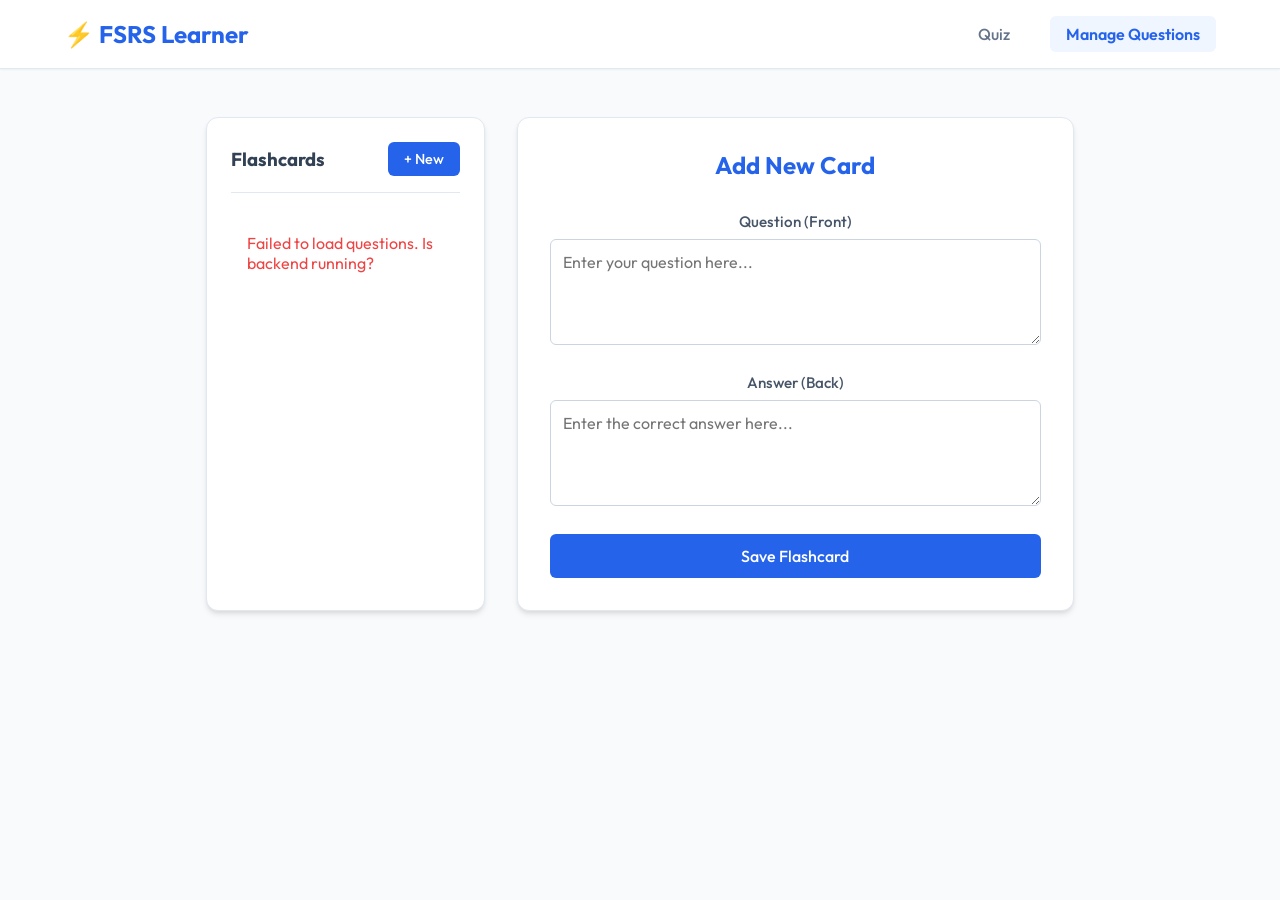
==== frontend/edit.html @ f65d21b8 "front end is added" ====
<!DOCTYPE html>
<html lang="en">
<head>
    <meta charset="UTF-8">
    <meta name="viewport" content="width=device-width, initial-scale=1.0">
    <title>Manage Questions</title>
    <link href="https://fonts.googleapis.com/css2?family=Outfit:wght@300;400;500;600;700&display=swap" rel="stylesheet">
    <link rel="stylesheet" href="styles.css">
</head>
<body>
    <nav class="nav-bar">
        <div class="nav-logo">⚡ FSRS Learner</div>
        <div class="nav-links">
            <a href="index.html" class="nav-link">Quiz</a>
            <a href="edit.html" class="nav-link active">Manage Questions</a>
        </div>
    </nav>

    <main class="container edit-container">
        <div class="edit-layout">
            <div class="card" style="border-radius: 12px; padding: 1.5rem; text-align: left;">
                <div class="action-bar">
                    <h3 style="margin: 0;">Flashcards</h3>
                    <button class="btn btn-primary" style="padding: 0.5rem 1rem; font-size: 0.9rem;" onclick="openNewForm()">+ New</button>
                </div>
                <div id="questions-list" class="questions-list">
                    <div class="loader" style="width:30px; height:30px; border-width:2px; margin-top:2rem;"></div>
                </div>
            </div>
            
            <div class="card edit-panel">
                <h2 id="form-title" style="margin-bottom: 2rem; color: var(--primary);">Add New Card</h2>
                <input type="hidden" id="q-id">
                
                <div class="form-group">
                    <label>Question (Front)</label>
                    <textarea id="q-front" class="form-control" rows="4" placeholder="Enter your question here..."></textarea>
                </div>
                
                <div class="form-group">
                    <label>Answer (Back)</label>
                    <textarea id="q-back" class="form-control" rows="4" placeholder="Enter the correct answer here..."></textarea>
                </div>
                
                <button class="btn btn-primary" style="width: 100%;" onclick="saveQuestion()">Save Flashcard</button>
            </div>
        </div>
    </main>
    
    <div id="toast" class="toast">Saved Successfully!</div>
    <script src="edit.js"></script>
</body>
</html>
---- frontend/styles.css ----
:root {
    --bg-color: #f8fafc;
    --text-color: #334155;
    --text-muted: #64748b;
    --primary: #2563eb;
    --primary-hover: #1d4ed8;
    --danger: #ef4444;
    --warning: #f59e0b;
    --success: #10b981;
    --info: #3b82f6;
    --card-bg: #ffffff;
    --border: #e2e8f0;
}

* {
    margin: 0;
    padding: 0;
    box-sizing: border-box;
    font-family: 'Outfit', sans-serif;
}

body {
    background-color: var(--bg-color);
    color: var(--text-color);
    min-height: 100vh;
}

.nav-bar {
    display: flex;
    justify-content: space-between;
    align-items: center;
    padding: 1rem 5%;
    background-color: var(--card-bg);
    border-bottom: 1px solid var(--border);
    box-shadow: 0 1px 2px rgba(0, 0, 0, 0.05);
}

.nav-logo {
    font-size: 1.5rem;
    font-weight: 700;
    color: var(--primary);
}

.nav-links {
    display: flex;
    gap: 1.5rem;
}

.nav-link {
    color: var(--text-muted);
    text-decoration: none;
    font-weight: 500;
    transition: color 0.2s;
    padding: 0.5rem 1rem;
    border-radius: 6px;
}

.nav-link:hover {
    color: var(--primary);
    background-color: #f1f5f9;
}

.nav-link.active {
    color: var(--primary);
    background-color: #eff6ff;
    font-weight: 600;
}

.container {
    max-width: 800px;
    margin: 3rem auto;
    padding: 0 1rem;
}

.card {
    background-color: var(--card-bg);
    border: 1px solid var(--border);
    border-radius: 12px;
    padding: 2.5rem 2rem;
    box-shadow: 0 4px 6px -1px rgba(0, 0, 0, 0.1), 0 2px 4px -1px rgba(0, 0, 0, 0.06);
    text-align: center;
}

.question-text {
    font-size: 1.5rem;
    font-weight: 600;
    color: #0f172a;
    margin-bottom: 2rem;
    line-height: 1.5;
}

.answer-text {
    font-size: 1.25rem;
    color: var(--text-color);
    margin-bottom: 2.5rem;
    padding: 1.5rem;
    background-color: #f8fafc;
    border-radius: 8px;
    border: 1px solid var(--border);
}

.btn {
    border: none;
    padding: 0.75rem 1.5rem;
    font-size: 1rem;
    font-weight: 500;
    border-radius: 6px;
    cursor: pointer;
    transition: background-color 0.2s, color 0.2s;
}

.btn-primary {
    background-color: var(--primary);
    color: white;
}

.btn-primary:hover {
    background-color: var(--primary-hover);
}

.btn-group {
    display: flex;
    justify-content: center;
    gap: 0.75rem;
    flex-wrap: wrap;
    margin-top: 1.5rem;
}

.btn-rating {
    flex: 1;
    min-width: 100px;
    padding: 0.75rem;
    background-color: var(--card-bg);
    border: 1px solid var(--border);
    border-bottom-width: 3px;
    color: var(--text-color);
}

.btn-rating:hover {
    background-color: #f8fafc;
}

.btn-again { border-bottom-color: var(--danger); }
.btn-hard { border-bottom-color: var(--warning); }
.btn-good { border-bottom-color: var(--success); }
.btn-easy { border-bottom-color: var(--info); }

.status-badge {
    display: inline-block;
    padding: 0.25rem 0.75rem;
    border-radius: 12px;
    font-size: 0.8rem;
    font-weight: 600;
    background-color: #e2e8f0;
    color: #475569;
    margin-bottom: 1.5rem;
    text-transform: uppercase;
}

.loader {
    width: 40px;
    height: 40px;
    border: 4px solid #e2e8f0;
    border-radius: 50%;
    border-top-color: var(--primary);
    animation: spin 1s linear infinite;
    margin: 0 auto 1.5rem;
}

@keyframes spin {
    to { transform: rotate(360deg); }
}

.done-state {
    padding: 4rem 2rem;
}

.done-state h2 {
    font-size: 2rem;
    color: var(--success);
    margin-bottom: 1rem;
}

/* Edit Layout */
.edit-container {
    max-width: 900px;
}

.edit-layout {
    display: grid;
    grid-template-columns: 1fr 2fr;
    gap: 2rem;
}

@media (max-width: 768px) {
    .edit-layout { grid-template-columns: 1fr; }
}

.questions-list {
    max-height: 500px;
    overflow-y: auto;
    padding-right: 0.5rem;
}

.q-item {
    padding: 1rem;
    border-radius: 8px;
    background-color: var(--card-bg);
    border: 1px solid var(--border);
    margin-bottom: 0.75rem;
    cursor: pointer;
    transition: border-color 0.2s;
    text-align: left;
}

.q-item:hover {
    border-color: #cbd5e1;
}

.q-item.active {
    border-color: var(--primary);
    background-color: #eff6ff;
}

.q-item h4 {
    font-size: 1rem;
    color: #0f172a;
    margin-bottom: 0.25rem;
    white-space: nowrap;
    overflow: hidden;
    text-overflow: ellipsis;
}

.q-item p {
    font-size: 0.875rem;
    color: var(--text-muted);
    white-space: nowrap;
    overflow: hidden;
    text-overflow: ellipsis;
}

.edit-panel {
    align-self: start;
    padding: 2rem;
}

.form-group {
    margin-bottom: 1.5rem;
}

.form-group label {
    display: block;
    margin-bottom: 0.5rem;
    color: #475569;
    font-weight: 500;
    font-size: 0.95rem;
}

.form-control {
    width: 100%;
    padding: 0.75rem;
    background-color: var(--card-bg);
    border: 1px solid #cbd5e1;
    border-radius: 6px;
    color: var(--text-color);
    font-size: 1rem;
    transition: border-color 0.2s, box-shadow 0.2s;
    resize: vertical;
}

.form-control:focus {
    outline: none;
    border-color: var(--primary);
    box-shadow: 0 0 0 3px rgba(37, 99, 235, 0.1);
}

.action-bar {
    display: flex;
    justify-content: space-between;
    align-items: center;
    margin-bottom: 1.5rem;
    padding-bottom: 1rem;
    border-bottom: 1px solid var(--border);
}

.toast {
    position: fixed;
    bottom: 2rem;
    right: 2rem;
    background-color: #1e293b;
    color: white;
    padding: 1rem 1.5rem;
    border-radius: 6px;
    box-shadow: 0 4px 6px -1px rgba(0, 0, 0, 0.1);
    transform: translateY(100px);
    opacity: 0;
    transition: all 0.3s;
    z-index: 1000;
}

.toast.show {
    transform: translateY(0);
    opacity: 1;
}

/* MCQ Option Styles */
.options-grid {
    display: grid;
    grid-template-columns: 1fr;
    gap: 1rem;
    margin-top: 1rem;
}

.btn-option {
    background-color: var(--card-bg);
    border: 2px solid var(--border);
    padding: 1rem 1.5rem;
    font-size: 1.1rem;
    border-radius: 8px;
    color: var(--text-color);
    transition: all 0.2s;
    text-align: left;
    cursor: pointer;
    font-weight: 500;
}

.btn-option:hover:not(:disabled) {
    border-color: var(--primary);
    background-color: #f8fafc;
}

.btn-option.correct {
    background-color: #f0fdf4;
    border-color: var(--success);
    color: #166534;
}

.btn-option.incorrect {
    background-color: #fef2f2;
    border-color: var(--danger);
    color: #991b1b;
}

.btn-option:disabled {
    cursor: not-allowed;
    opacity: 0.9;
}
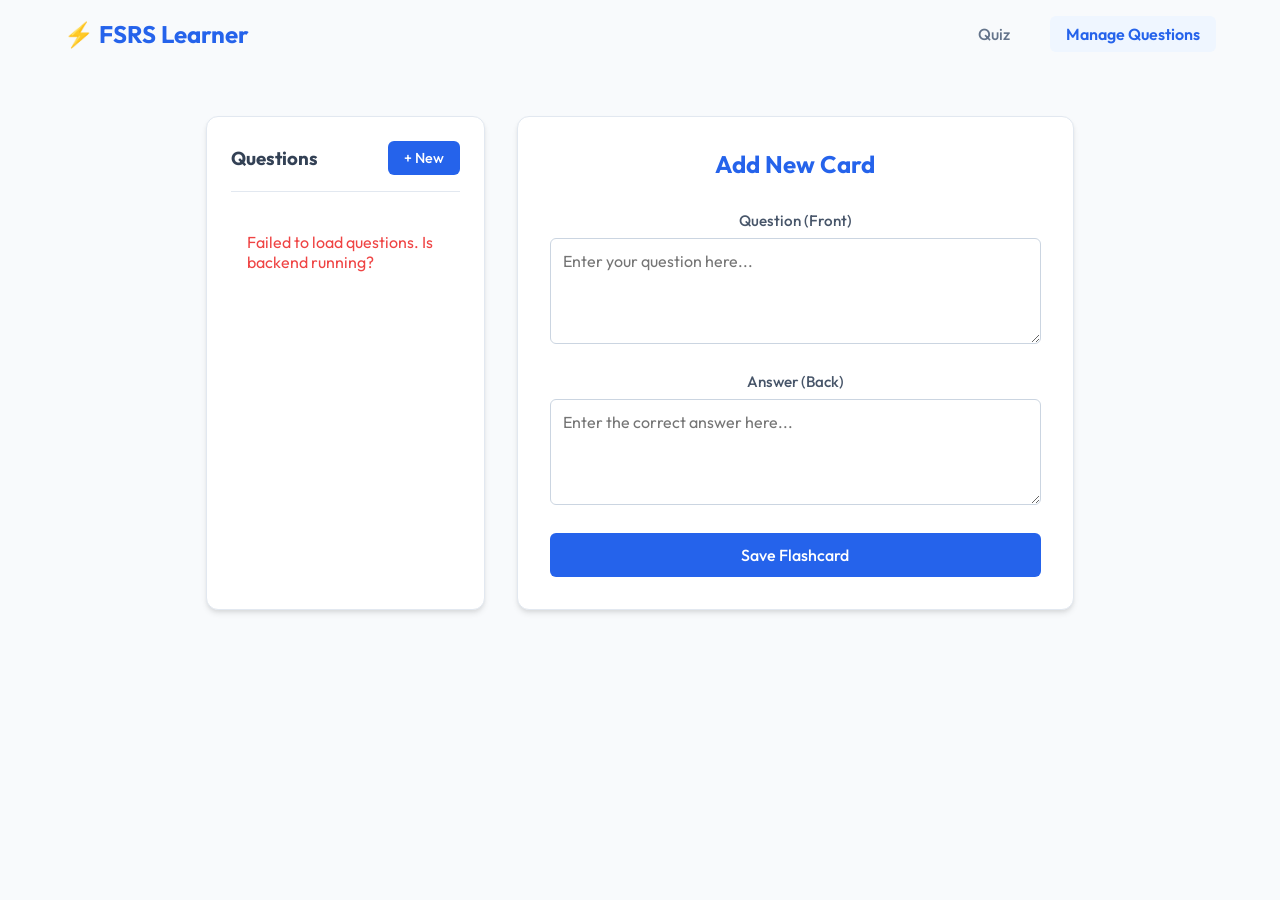
==== commit 62d80c66: "Completed quiz ui, added review log saving" ====
--- a/frontend/edit.html
+++ b/frontend/edit.html
@@ -20,7 +20,7 @@
         <div class="edit-layout">
             <div class="card" style="border-radius: 12px; padding: 1.5rem; text-align: left;">
                 <div class="action-bar">
-                    <h3 style="margin: 0;">Flashcards</h3>
+                    <h3 style="margin: 0;">Questions</h3>
                     <button class="btn btn-primary" style="padding: 0.5rem 1rem; font-size: 0.9rem;" onclick="openNewForm()">+ New</button>
                 </div>
                 <div id="questions-list" class="questions-list">
--- a/frontend/styles.css
+++ b/frontend/styles.css
@@ -25,25 +25,32 @@
     min-height: 100vh;
 }
 
+/* ── Navigation ── */
+
+header {
+    background-color: var(--card-bg);
+    border-bottom: 1px solid var(--border);
+    box-shadow: 0 1px 2px rgba(0, 0, 0, 0.05);
+}
+
 .nav-bar {
     display: flex;
     justify-content: space-between;
     align-items: center;
     padding: 1rem 5%;
-    background-color: var(--card-bg);
-    border-bottom: 1px solid var(--border);
-    box-shadow: 0 1px 2px rgba(0, 0, 0, 0.05);
 }
 
 .nav-logo {
     font-size: 1.5rem;
     font-weight: 700;
     color: var(--primary);
+    text-decoration: none;
 }
 
 .nav-links {
     display: flex;
     gap: 1.5rem;
+    list-style: none;
 }
 
 .nav-link {
@@ -66,12 +73,22 @@
     font-weight: 600;
 }
 
+/* ── Layout ── */
+
 .container {
     max-width: 800px;
     margin: 3rem auto;
     padding: 0 1rem;
 }
 
+.dynamic-content {
+    display: flex;
+    flex-direction: column;
+    gap: 1.5rem;
+}
+
+/* ── Flashcard ── */
+
 .card {
     background-color: var(--card-bg);
     border: 1px solid var(--border);
@@ -81,7 +98,30 @@
     text-align: center;
 }
 
-.question-text {
+.card-header {
+    display: flex;
+    justify-content: space-between;
+    align-items: center;
+    margin-bottom: 2rem;
+}
+
+.card-progress {
+    color: var(--text-muted);
+    font-size: 0.9rem;
+}
+
+.status-badge {
+    display: inline-block;
+    padding: 0.25rem 0.75rem;
+    border-radius: 12px;
+    font-size: 0.8rem;
+    font-weight: 600;
+    background-color: #e2e8f0;
+    color: #475569;
+    text-transform: uppercase;
+}
+
+.question-front {
     font-size: 1.5rem;
     font-weight: 600;
     color: #0f172a;
@@ -89,15 +129,17 @@
     line-height: 1.5;
 }
 
-.answer-text {
+.question-back {
     font-size: 1.25rem;
     color: var(--text-color);
-    margin-bottom: 2.5rem;
+    margin-bottom: 1.5rem;
     padding: 1.5rem;
     background-color: #f8fafc;
     border-radius: 8px;
     border: 1px solid var(--border);
 }
+
+/* ── Show Answer Button ── */
 
 .btn {
     border: none;
@@ -107,6 +149,8 @@
     border-radius: 6px;
     cursor: pointer;
     transition: background-color 0.2s, color 0.2s;
+    text-decoration: none;
+    display: inline-block;
 }
 
 .btn-primary {
@@ -118,43 +162,100 @@
     background-color: var(--primary-hover);
 }
 
-.btn-group {
-    display: flex;
-    justify-content: center;
+.btn-secondary {
+    background-color: var(--card-bg);
+    color: var(--text-color);
+    border: 1px solid var(--border);
+}
+
+.btn-secondary:hover {
+    background-color: #f8fafc;
+}
+
+/* ── Rating Controls ── */
+
+.rating-controls {
+    background-color: var(--card-bg);
+    border: 1px solid var(--border);
+    border-radius: 12px;
+    padding: 1.5rem 2rem;
+    box-shadow: 0 4px 6px -1px rgba(0, 0, 0, 0.1), 0 2px 4px -1px rgba(0, 0, 0, 0.06);
+}
+
+.rating-label {
+    font-size: 0.9rem;
+    font-weight: 500;
+    color: var(--text-muted);
+    text-align: center;
+    margin-bottom: 1rem;
+}
+
+.rating-buttons {
+    display: flex;
     gap: 0.75rem;
-    flex-wrap: wrap;
-    margin-top: 1.5rem;
-}
-
-.btn-rating {
+}
+
+.rating-btn {
     flex: 1;
-    min-width: 100px;
-    padding: 0.75rem;
+    display: flex;
+    flex-direction: column;
+    align-items: center;
+    gap: 0.3rem;
+    padding: 0.85rem 0.5rem;
     background-color: var(--card-bg);
     border: 1px solid var(--border);
     border-bottom-width: 3px;
-    color: var(--text-color);
-}
-
-.btn-rating:hover {
+    border-radius: 8px;
+    color: var(--text-color);
+    cursor: pointer;
+    transition: background-color 0.2s, transform 0.1s;
+    font-family: 'Outfit', sans-serif;
+}
+
+.rating-btn:hover {
     background-color: #f8fafc;
-}
-
-.btn-again { border-bottom-color: var(--danger); }
-.btn-hard { border-bottom-color: var(--warning); }
-.btn-good { border-bottom-color: var(--success); }
-.btn-easy { border-bottom-color: var(--info); }
-
-.status-badge {
-    display: inline-block;
-    padding: 0.25rem 0.75rem;
-    border-radius: 12px;
-    font-size: 0.8rem;
+    transform: translateY(-2px);
+}
+
+.rating-btn:active {
+    transform: translateY(0);
+}
+
+.rating-again { border-bottom-color: var(--danger); }
+.rating-hard  { border-bottom-color: var(--warning); }
+.rating-good  { border-bottom-color: var(--success); }
+.rating-easy  { border-bottom-color: var(--info); }
+
+.rating-icon {
+    font-size: 1.1rem;
+}
+
+.rating-name {
+    font-size: 0.95rem;
     font-weight: 600;
-    background-color: #e2e8f0;
-    color: #475569;
-    margin-bottom: 1.5rem;
-    text-transform: uppercase;
+}
+
+.rating-desc {
+    font-size: 0.75rem;
+    color: var(--text-muted);
+}
+
+/* ── Done State ── */
+
+.done-state {
+    padding: 4rem 2rem;
+}
+
+.done-state h2 {
+    font-size: 2rem;
+    color: var(--success);
+    margin-bottom: 1rem;
+}
+
+/* ── Loading State ── */
+
+.loading-state {
+    padding: 3rem 2rem;
 }
 
 .loader {
@@ -171,17 +272,8 @@
     to { transform: rotate(360deg); }
 }
 
-.done-state {
-    padding: 4rem 2rem;
-}
-
-.done-state h2 {
-    font-size: 2rem;
-    color: var(--success);
-    margin-bottom: 1rem;
-}
-
-/* Edit Layout */
+/* ── Edit Page ── */
+
 .edit-container {
     max-width: 900px;
 }
@@ -194,6 +286,7 @@
 
 @media (max-width: 768px) {
     .edit-layout { grid-template-columns: 1fr; }
+    .rating-buttons { flex-direction: column; }
 }
 
 .questions-list {
@@ -213,10 +306,7 @@
     text-align: left;
 }
 
-.q-item:hover {
-    border-color: #cbd5e1;
-}
-
+.q-item:hover { border-color: #cbd5e1; }
 .q-item.active {
     border-color: var(--primary);
     background-color: #eff6ff;
@@ -303,7 +393,8 @@
     opacity: 1;
 }
 
-/* MCQ Option Styles */
+/* ── MCQ Options ── */
+
 .options-grid {
     display: grid;
     grid-template-columns: 1fr;
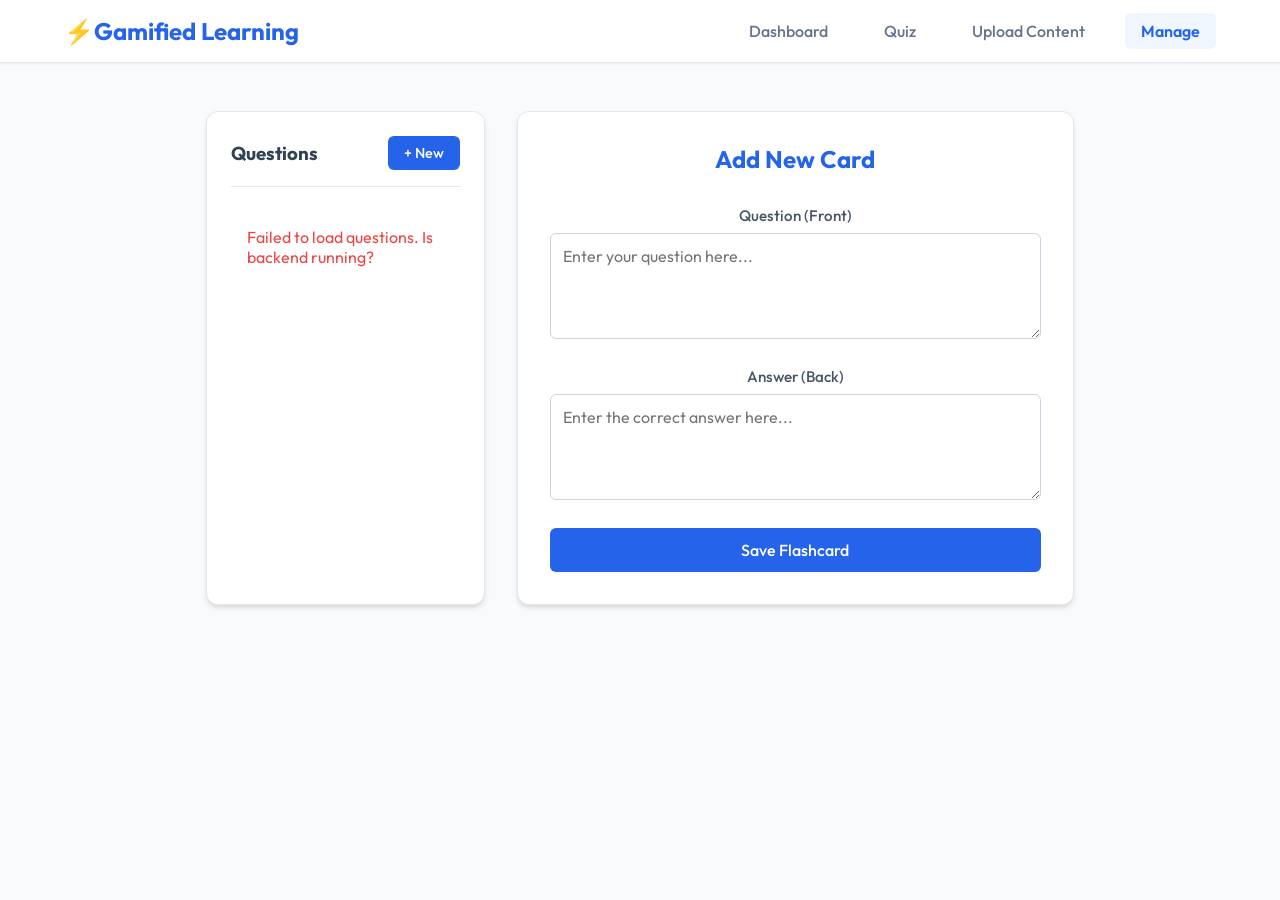
==== commit 27d2d5ba: "dashboard and upload ui" ====
--- a/frontend/edit.html
+++ b/frontend/edit.html
@@ -8,13 +8,17 @@
     <link rel="stylesheet" href="styles.css">
 </head>
 <body>
-    <nav class="nav-bar">
-        <div class="nav-logo">⚡ FSRS Learner</div>
-        <div class="nav-links">
-            <a href="index.html" class="nav-link">Quiz</a>
-            <a href="edit.html" class="nav-link active">Manage Questions</a>
-        </div>
-    </nav>
+    <header>
+        <nav class="nav-bar" aria-label="Main navigation">
+            <a href="dashboard.html" class="nav-logo" aria-label="FSRS Learner home">⚡Gamified Learning</a>
+            <ul class="nav-links" role="list">
+                <li><a href="dashboard.html" class="nav-link">Dashboard</a></li>
+                <li><a href="index.html" class="nav-link">Quiz</a></li>
+                <li><a href="upload.html" class="nav-link">Upload Content</a></li>
+                <li><a href="edit.html" class="nav-link active" aria-current="page">Manage</a></li>
+            </ul>
+        </nav>
+    </header>
 
     <main class="container edit-container">
         <div class="edit-layout">
--- a/frontend/styles.css
+++ b/frontend/styles.css
@@ -436,3 +436,175 @@
     cursor: not-allowed;
     opacity: 0.9;
 }
+
+/* ── Dashboard Base ── */
+.dashboard-header {
+    margin-bottom: 2rem;
+    text-align: left;
+}
+.page-title {
+    font-size: 2.25rem;
+    font-weight: 700;
+    color: var(--text-color);
+}
+.page-subtitle {
+    font-size: 1.1rem;
+    color: var(--text-muted);
+}
+
+/* ── Stats Grid ── */
+.stats-grid {
+    display: grid;
+    grid-template-columns: repeat(3, 1fr);
+    gap: 1.5rem;
+    margin-bottom: 3rem;
+}
+.stat-card {
+    background-color: var(--card-bg);
+    border: 1px solid var(--border);
+    border-radius: 12px;
+    padding: 1.5rem;
+    display: flex;
+    align-items: center;
+    gap: 1.25rem;
+    box-shadow: 0 4px 6px -1px rgba(0, 0, 0, 0.05);
+}
+.stat-icon {
+    font-size: 2.5rem;
+    width: 60px;
+    height: 60px;
+    display: flex;
+    align-items: center;
+    justify-content: center;
+    border-radius: 50%;
+    background-color: #f1f5f9;
+}
+.due-icon { color: var(--danger); background-color: #fee2e2; }
+.learning-icon { color: var(--warning); background-color: #fef3c7; }
+.total-icon { color: var(--primary); background-color: #dbeafe; }
+
+.stat-value {
+    font-size: 1.75rem;
+    font-weight: 700;
+    color: #0f172a;
+}
+.stat-label {
+    font-size: 0.95rem;
+    color: var(--text-muted);
+}
+
+/* ── Actions Grid ── */
+.section-title {
+    font-size: 1.5rem;
+    font-weight: 600;
+    margin-bottom: 1.25rem;
+}
+.actions-grid {
+    display: grid;
+    grid-template-columns: repeat(3, 1fr);
+    gap: 1.5rem;
+}
+.action-card {
+    display: block;
+    text-decoration: none;
+    background-color: var(--card-bg);
+    border: 1px solid var(--border);
+    border-radius: 12px;
+    padding: 1.5rem;
+    color: var(--text-color);
+    transition: all 0.2s;
+}
+.action-card:hover {
+    transform: translateY(-3px);
+    box-shadow: 0 10px 15px -3px rgba(0, 0, 0, 0.1);
+    border-color: #cbd5e1;
+}
+.primary-action {
+    background-color: var(--primary);
+    color: white;
+    border-color: var(--primary-hover);
+}
+.primary-action:hover {
+    background-color: var(--primary-hover);
+}
+.action-icon {
+    font-size: 2rem;
+    margin-bottom: 1rem;
+}
+.action-card h3 {
+    font-size: 1.25rem;
+    margin-bottom: 0.5rem;
+}
+.action-card p {
+    font-size: 0.95rem;
+    opacity: 0.8;
+}
+.primary-action h3, .primary-action p {
+    color: white;
+}
+
+/* ── Upload Panel ── */
+.upload-header {
+    margin-bottom: 2rem;
+    text-align: center;
+}
+.upload-panel {
+    max-width: 600px;
+    margin: 0 auto;
+}
+.upload-form {
+    display: flex;
+    flex-direction: column;
+    gap: 1.5rem;
+}
+.file-drop-zone {
+    border: 2px dashed #cbd5e1;
+    border-radius: 8px;
+    padding: 2.5rem 1.5rem;
+    text-align: center;
+    cursor: pointer;
+    transition: all 0.2s;
+    background-color: #f8fafc;
+}
+.file-drop-zone:hover, .file-drop-zone.dragover {
+    border-color: var(--primary);
+    background-color: #eff6ff;
+}
+.file-icon {
+    font-size: 3rem;
+    margin-bottom: 1rem;
+}
+.drop-text {
+    color: var(--text-muted);
+    font-weight: 500;
+}
+.file-name-display {
+    margin-top: 0.75rem;
+    font-size: 0.9rem;
+    font-weight: 600;
+    color: var(--primary);
+    text-align: center;
+    display: none;
+}
+.divider {
+    display: flex;
+    align-items: center;
+    text-align: center;
+    margin: 1rem 0;
+    color: var(--text-muted);
+}
+.divider::before, .divider::after {
+    content: '';
+    flex: 1;
+    border-bottom: 1px solid var(--border);
+}
+.divider span {
+    padding: 0 1rem;
+    font-weight: 500;
+    font-size: 0.9rem;
+}
+.btn-large {
+    font-size: 1.1rem;
+    padding: 1rem;
+    border-radius: 8px;
+}
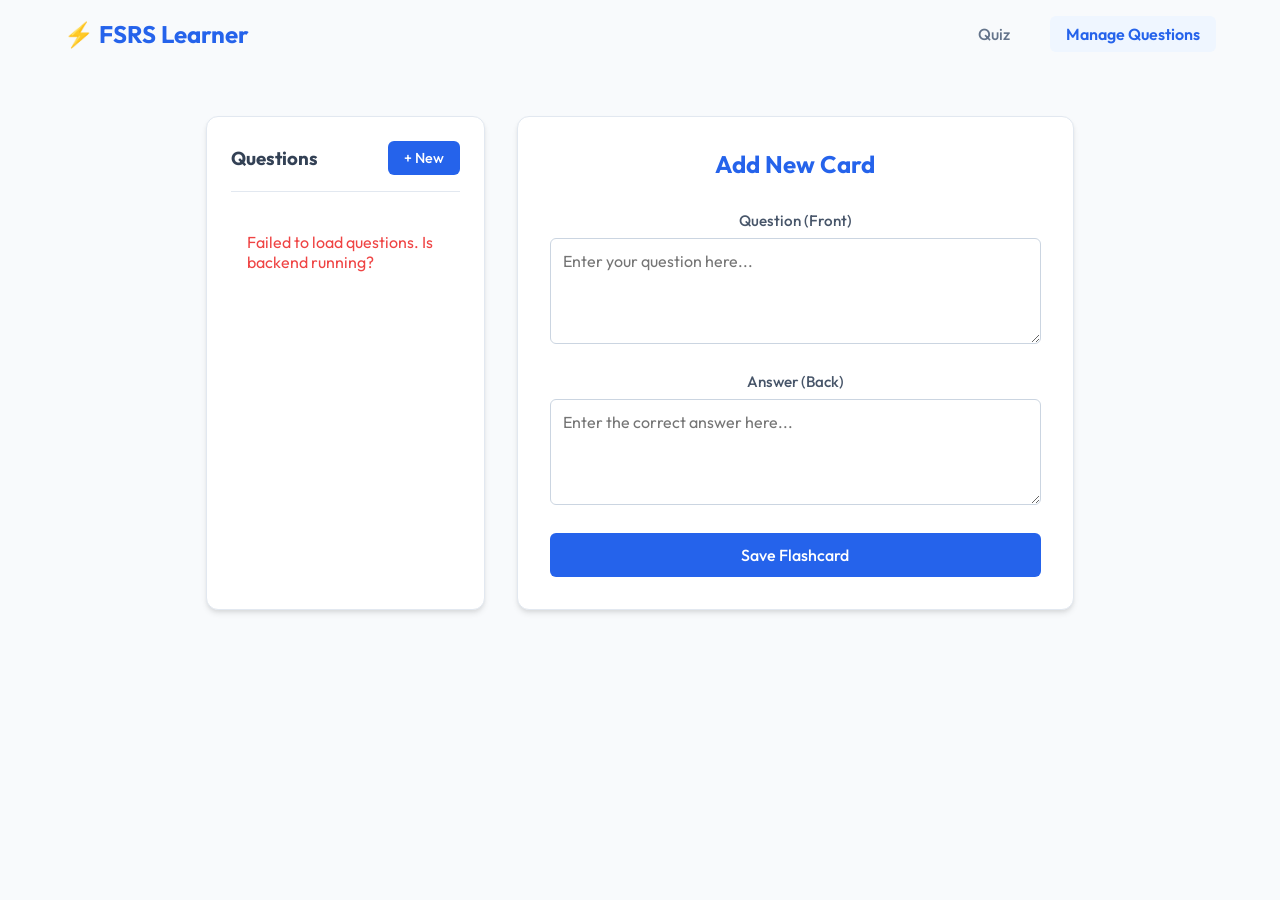
==== commit 109f8547: "Revert "dashboard and upload ui" This reverts commit 27d2d5ba6cfecf2afec9e01912d4e07930fc19bb." ====
--- a/frontend/edit.html
+++ b/frontend/edit.html
@@ -8,17 +8,13 @@
     <link rel="stylesheet" href="styles.css">
 </head>
 <body>
-    <header>
-        <nav class="nav-bar" aria-label="Main navigation">
-            <a href="dashboard.html" class="nav-logo" aria-label="FSRS Learner home">⚡Gamified Learning</a>
-            <ul class="nav-links" role="list">
-                <li><a href="dashboard.html" class="nav-link">Dashboard</a></li>
-                <li><a href="index.html" class="nav-link">Quiz</a></li>
-                <li><a href="upload.html" class="nav-link">Upload Content</a></li>
-                <li><a href="edit.html" class="nav-link active" aria-current="page">Manage</a></li>
-            </ul>
-        </nav>
-    </header>
+    <nav class="nav-bar">
+        <div class="nav-logo">⚡ FSRS Learner</div>
+        <div class="nav-links">
+            <a href="index.html" class="nav-link">Quiz</a>
+            <a href="edit.html" class="nav-link active">Manage Questions</a>
+        </div>
+    </nav>
 
     <main class="container edit-container">
         <div class="edit-layout">
--- a/frontend/styles.css
+++ b/frontend/styles.css
@@ -436,175 +436,3 @@
     cursor: not-allowed;
     opacity: 0.9;
 }
-
-/* ── Dashboard Base ── */
-.dashboard-header {
-    margin-bottom: 2rem;
-    text-align: left;
-}
-.page-title {
-    font-size: 2.25rem;
-    font-weight: 700;
-    color: var(--text-color);
-}
-.page-subtitle {
-    font-size: 1.1rem;
-    color: var(--text-muted);
-}
-
-/* ── Stats Grid ── */
-.stats-grid {
-    display: grid;
-    grid-template-columns: repeat(3, 1fr);
-    gap: 1.5rem;
-    margin-bottom: 3rem;
-}
-.stat-card {
-    background-color: var(--card-bg);
-    border: 1px solid var(--border);
-    border-radius: 12px;
-    padding: 1.5rem;
-    display: flex;
-    align-items: center;
-    gap: 1.25rem;
-    box-shadow: 0 4px 6px -1px rgba(0, 0, 0, 0.05);
-}
-.stat-icon {
-    font-size: 2.5rem;
-    width: 60px;
-    height: 60px;
-    display: flex;
-    align-items: center;
-    justify-content: center;
-    border-radius: 50%;
-    background-color: #f1f5f9;
-}
-.due-icon { color: var(--danger); background-color: #fee2e2; }
-.learning-icon { color: var(--warning); background-color: #fef3c7; }
-.total-icon { color: var(--primary); background-color: #dbeafe; }
-
-.stat-value {
-    font-size: 1.75rem;
-    font-weight: 700;
-    color: #0f172a;
-}
-.stat-label {
-    font-size: 0.95rem;
-    color: var(--text-muted);
-}
-
-/* ── Actions Grid ── */
-.section-title {
-    font-size: 1.5rem;
-    font-weight: 600;
-    margin-bottom: 1.25rem;
-}
-.actions-grid {
-    display: grid;
-    grid-template-columns: repeat(3, 1fr);
-    gap: 1.5rem;
-}
-.action-card {
-    display: block;
-    text-decoration: none;
-    background-color: var(--card-bg);
-    border: 1px solid var(--border);
-    border-radius: 12px;
-    padding: 1.5rem;
-    color: var(--text-color);
-    transition: all 0.2s;
-}
-.action-card:hover {
-    transform: translateY(-3px);
-    box-shadow: 0 10px 15px -3px rgba(0, 0, 0, 0.1);
-    border-color: #cbd5e1;
-}
-.primary-action {
-    background-color: var(--primary);
-    color: white;
-    border-color: var(--primary-hover);
-}
-.primary-action:hover {
-    background-color: var(--primary-hover);
-}
-.action-icon {
-    font-size: 2rem;
-    margin-bottom: 1rem;
-}
-.action-card h3 {
-    font-size: 1.25rem;
-    margin-bottom: 0.5rem;
-}
-.action-card p {
-    font-size: 0.95rem;
-    opacity: 0.8;
-}
-.primary-action h3, .primary-action p {
-    color: white;
-}
-
-/* ── Upload Panel ── */
-.upload-header {
-    margin-bottom: 2rem;
-    text-align: center;
-}
-.upload-panel {
-    max-width: 600px;
-    margin: 0 auto;
-}
-.upload-form {
-    display: flex;
-    flex-direction: column;
-    gap: 1.5rem;
-}
-.file-drop-zone {
-    border: 2px dashed #cbd5e1;
-    border-radius: 8px;
-    padding: 2.5rem 1.5rem;
-    text-align: center;
-    cursor: pointer;
-    transition: all 0.2s;
-    background-color: #f8fafc;
-}
-.file-drop-zone:hover, .file-drop-zone.dragover {
-    border-color: var(--primary);
-    background-color: #eff6ff;
-}
-.file-icon {
-    font-size: 3rem;
-    margin-bottom: 1rem;
-}
-.drop-text {
-    color: var(--text-muted);
-    font-weight: 500;
-}
-.file-name-display {
-    margin-top: 0.75rem;
-    font-size: 0.9rem;
-    font-weight: 600;
-    color: var(--primary);
-    text-align: center;
-    display: none;
-}
-.divider {
-    display: flex;
-    align-items: center;
-    text-align: center;
-    margin: 1rem 0;
-    color: var(--text-muted);
-}
-.divider::before, .divider::after {
-    content: '';
-    flex: 1;
-    border-bottom: 1px solid var(--border);
-}
-.divider span {
-    padding: 0 1rem;
-    font-weight: 500;
-    font-size: 0.9rem;
-}
-.btn-large {
-    font-size: 1.1rem;
-    padding: 1rem;
-    border-radius: 8px;
-}
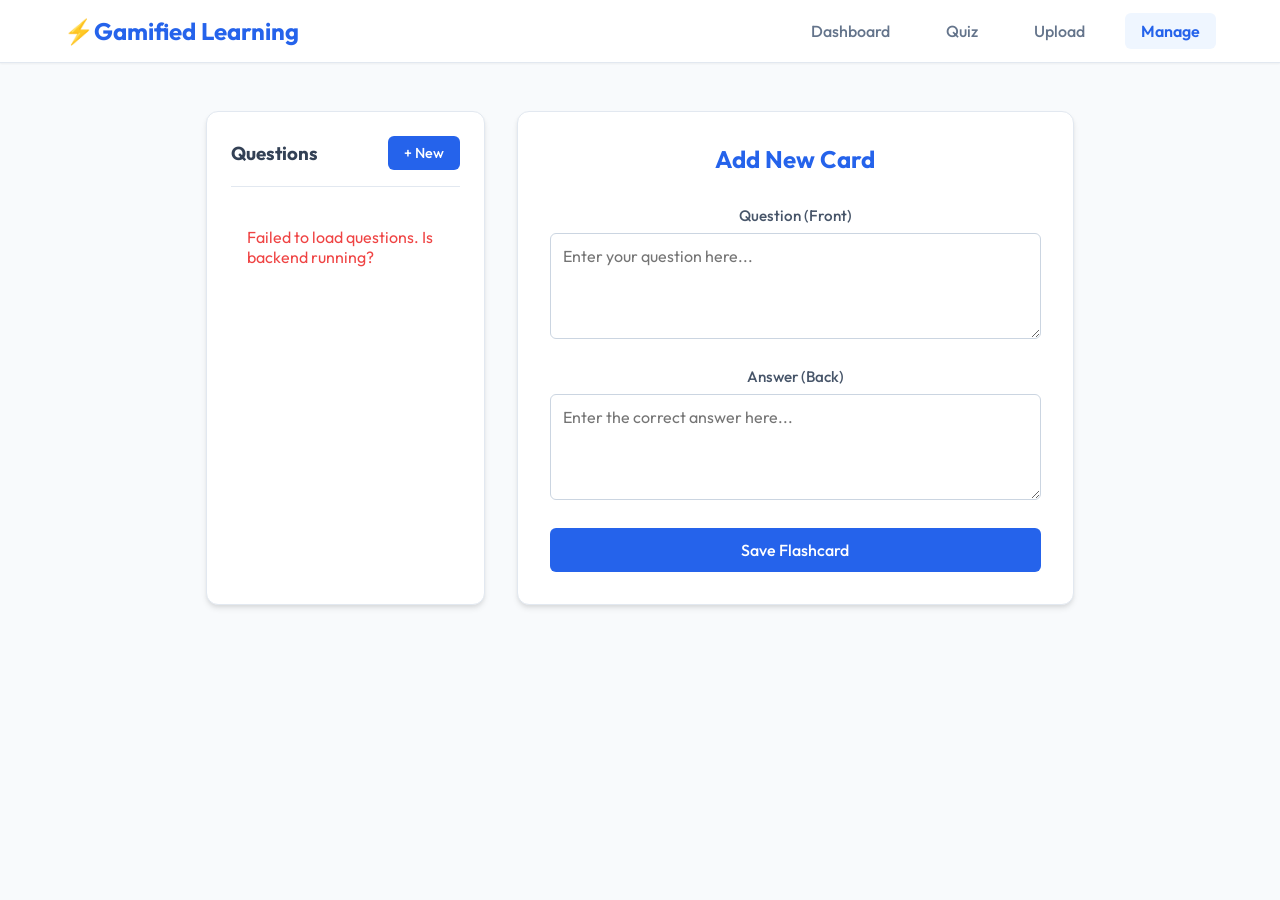
==== commit f8b25aeb: "added dashboard, upload page, and restructured frontend" ====
--- a/frontend/edit.html
+++ b/frontend/edit.html
@@ -3,18 +3,22 @@
 <head>
     <meta charset="UTF-8">
     <meta name="viewport" content="width=device-width, initial-scale=1.0">
-    <title>Manage Questions</title>
+    <title>Gamified Learning – Manage</title>
     <link href="https://fonts.googleapis.com/css2?family=Outfit:wght@300;400;500;600;700&display=swap" rel="stylesheet">
     <link rel="stylesheet" href="styles.css">
 </head>
 <body>
-    <nav class="nav-bar">
-        <div class="nav-logo">⚡ FSRS Learner</div>
-        <div class="nav-links">
-            <a href="index.html" class="nav-link">Quiz</a>
-            <a href="edit.html" class="nav-link active">Manage Questions</a>
-        </div>
-    </nav>
+    <header>
+        <nav class="nav-bar" aria-label="Main navigation">
+            <a href="index.html" class="nav-logo" aria-label="Gamified Learning home">⚡Gamified Learning</a>
+            <ul class="nav-links" role="list">
+                <li><a href="index.html" class="nav-link">Dashboard</a></li>
+                <li><a href="quiz.html" class="nav-link">Quiz</a></li>
+                <li><a href="upload.html" class="nav-link">Upload</a></li>
+                <li><a href="edit.html" class="nav-link active" aria-current="page">Manage</a></li>
+            </ul>
+        </nav>
+    </header>
 
     <main class="container edit-container">
         <div class="edit-layout">
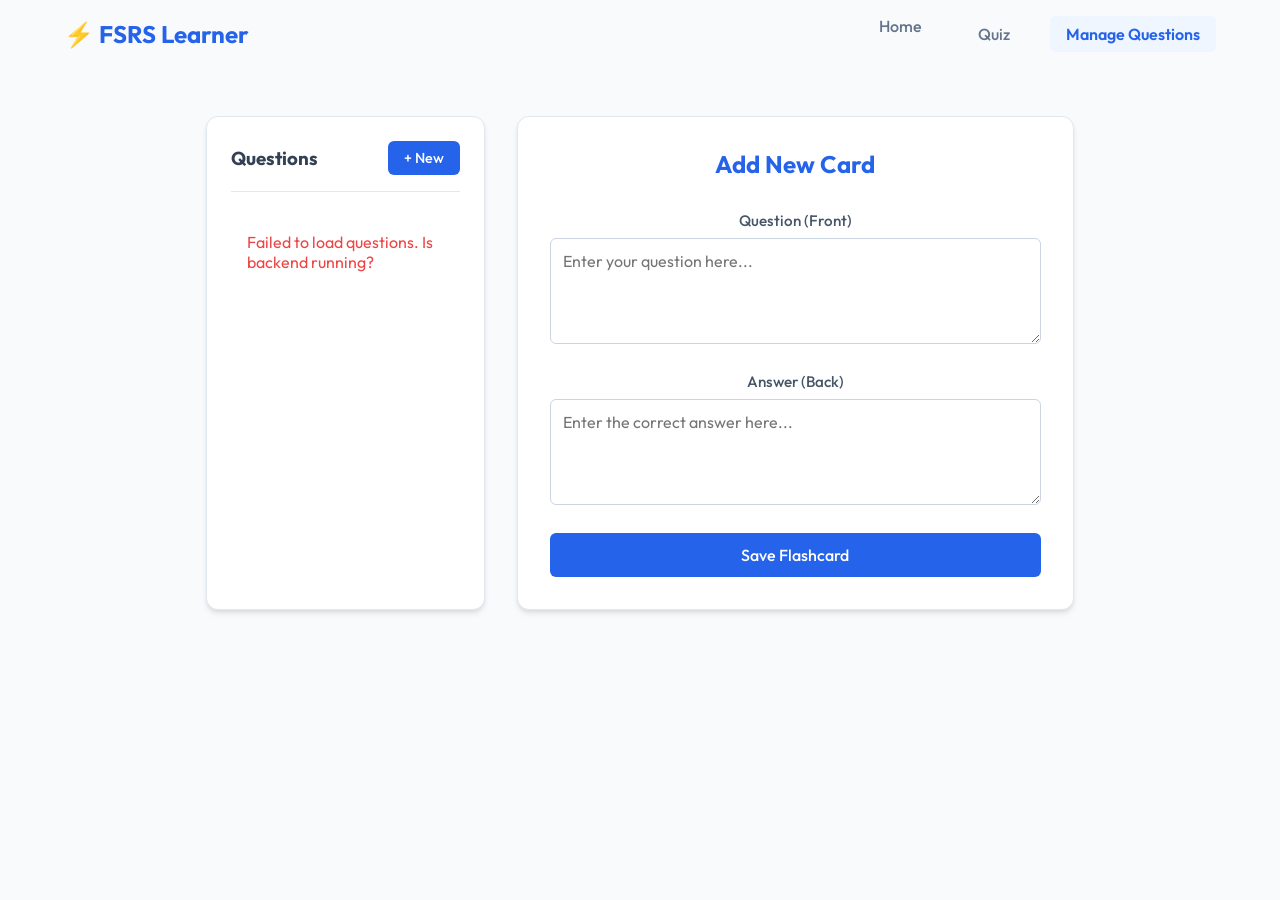
==== commit 8236774e: "fixed page links" ====
--- a/frontend/edit.html
+++ b/frontend/edit.html
@@ -3,22 +3,19 @@
 <head>
     <meta charset="UTF-8">
     <meta name="viewport" content="width=device-width, initial-scale=1.0">
-    <title>Gamified Learning – Manage</title>
+    <title>Manage Questions</title>
     <link href="https://fonts.googleapis.com/css2?family=Outfit:wght@300;400;500;600;700&display=swap" rel="stylesheet">
     <link rel="stylesheet" href="styles.css">
 </head>
 <body>
-    <header>
-        <nav class="nav-bar" aria-label="Main navigation">
-            <a href="index.html" class="nav-logo" aria-label="Gamified Learning home">⚡Gamified Learning</a>
-            <ul class="nav-links" role="list">
-                <li><a href="index.html" class="nav-link">Dashboard</a></li>
-                <li><a href="quiz.html" class="nav-link">Quiz</a></li>
-                <li><a href="upload.html" class="nav-link">Upload</a></li>
-                <li><a href="edit.html" class="nav-link active" aria-current="page">Manage</a></li>
-            </ul>
-        </nav>
-    </header>
+    <nav class="nav-bar">
+        <div class="nav-logo">⚡ FSRS Learner</div>
+        <div class="nav-links">
+            <li><a href="index.html" class="nav-link">Home</a></li>
+            <a href="quiz.html" class="nav-link">Quiz</a>
+            <a href="edit.html" class="nav-link active">Manage Questions</a>
+        </div>
+    </nav>
 
     <main class="container edit-container">
         <div class="edit-layout">
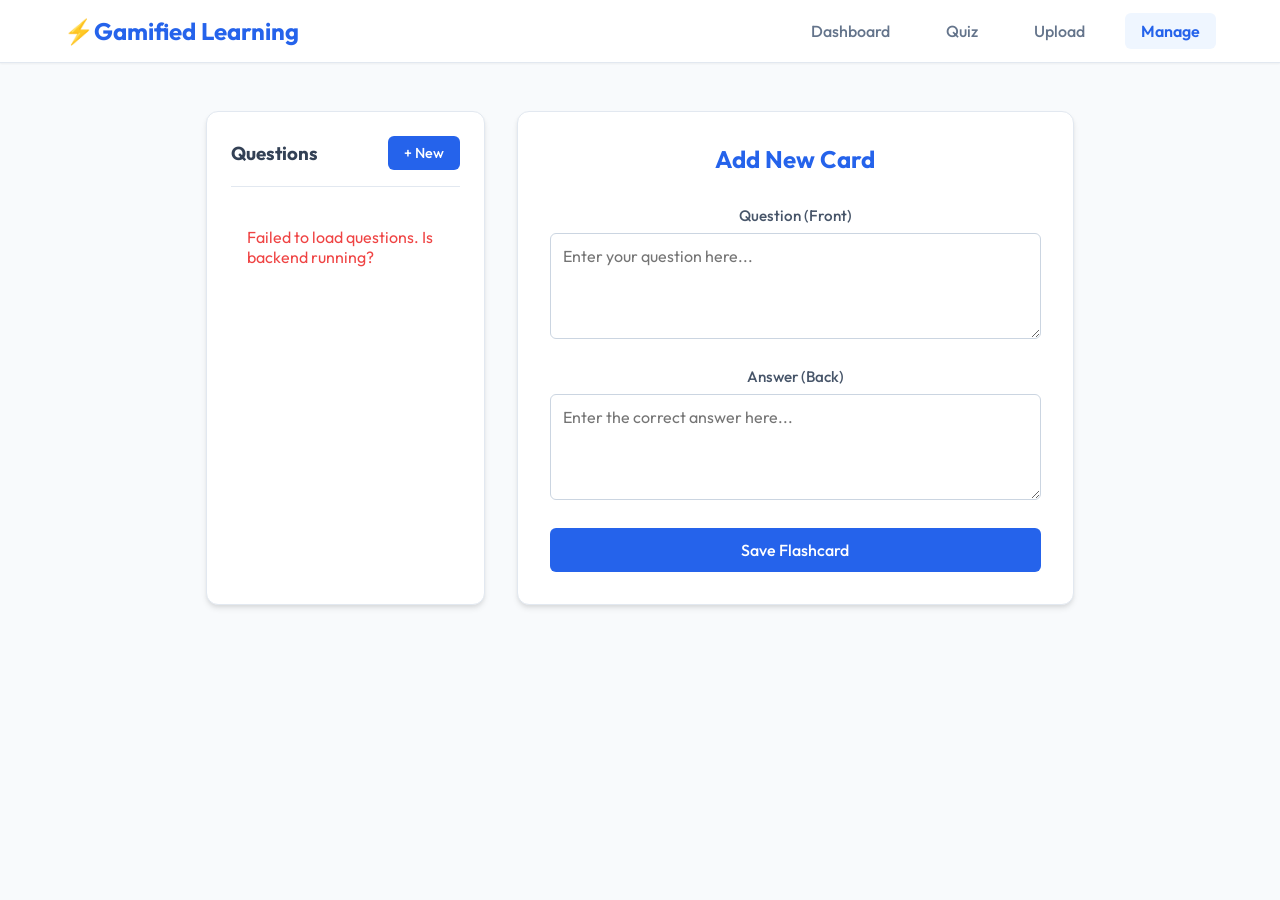
==== commit d029099b: "fixed merge conflicts" ====
--- a/frontend/edit.html
+++ b/frontend/edit.html
@@ -3,19 +3,22 @@
 <head>
     <meta charset="UTF-8">
     <meta name="viewport" content="width=device-width, initial-scale=1.0">
-    <title>Manage Questions</title>
+    <title>Gamified Learning – Manage</title>
     <link href="https://fonts.googleapis.com/css2?family=Outfit:wght@300;400;500;600;700&display=swap" rel="stylesheet">
     <link rel="stylesheet" href="styles.css">
 </head>
 <body>
-    <nav class="nav-bar">
-        <div class="nav-logo">⚡ FSRS Learner</div>
-        <div class="nav-links">
-            <li><a href="index.html" class="nav-link">Home</a></li>
-            <a href="quiz.html" class="nav-link">Quiz</a>
-            <a href="edit.html" class="nav-link active">Manage Questions</a>
-        </div>
-    </nav>
+    <header>
+        <nav class="nav-bar" aria-label="Main navigation">
+            <a href="index.html" class="nav-logo" aria-label="Gamified Learning home">⚡Gamified Learning</a>
+            <ul class="nav-links" role="list">
+                <li><a href="index.html" class="nav-link">Dashboard</a></li>
+                <li><a href="quiz.html" class="nav-link">Quiz</a></li>
+                <li><a href="upload.html" class="nav-link">Upload</a></li>
+                <li><a href="edit.html" class="nav-link active" aria-current="page">Manage</a></li>
+            </ul>
+        </nav>
+    </header>
 
     <main class="container edit-container">
         <div class="edit-layout">
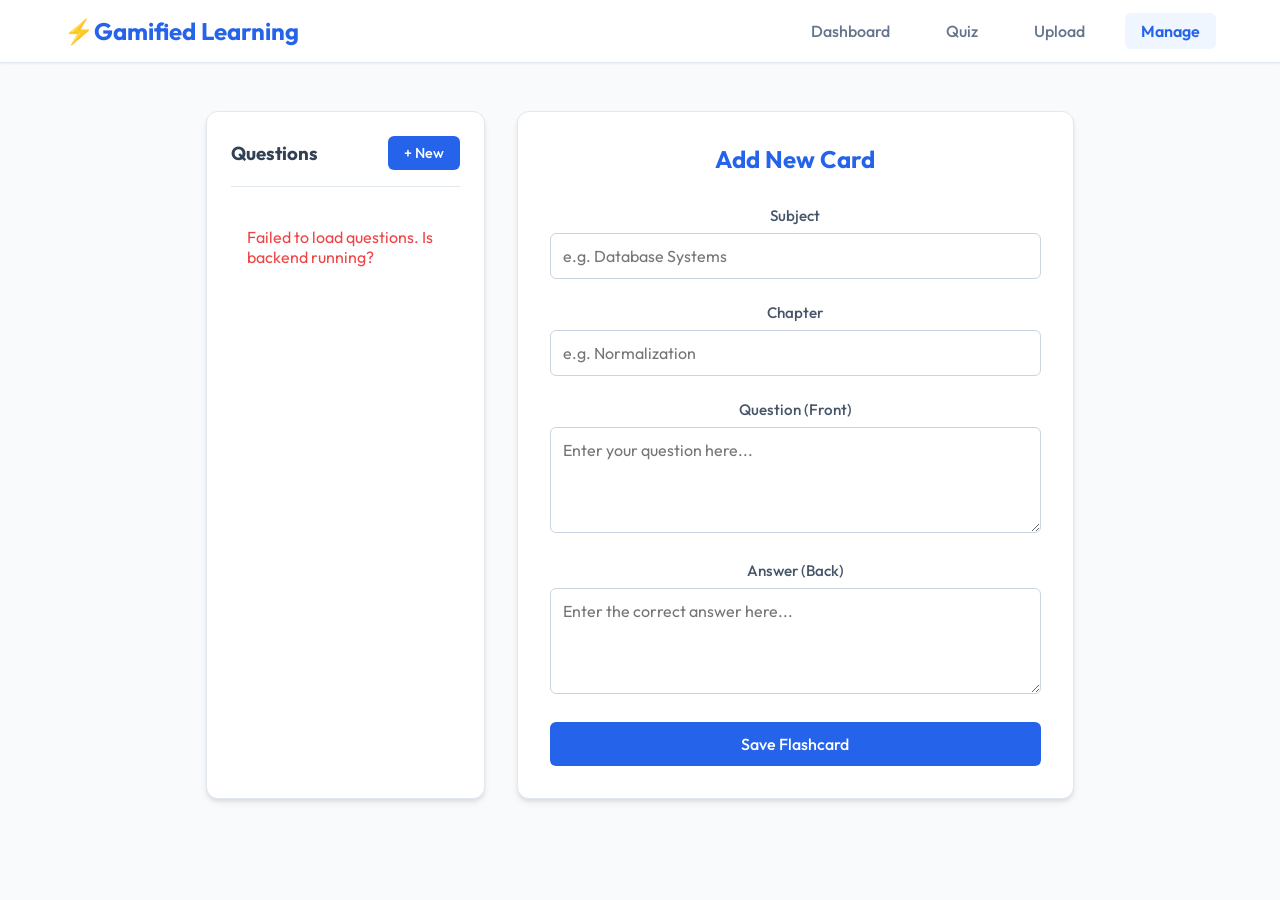
==== commit 80983019: "added chapters, difficult question and difficult chapters" ====
--- a/frontend/edit.html
+++ b/frontend/edit.html
@@ -37,6 +37,18 @@
                 <input type="hidden" id="q-id">
                 
                 <div class="form-group">
+                    <label>Subject</label>
+                    <input id="q-subject" class="form-control" list="subject-options" placeholder="e.g. Database Systems" />
+                    <datalist id="subject-options"></datalist>
+                </div>
+
+                <div class="form-group">
+                    <label>Chapter</label>
+                    <input id="q-chapter" class="form-control" list="chapter-options" placeholder="e.g. Normalization" />
+                    <datalist id="chapter-options"></datalist>
+                </div>
+
+                <div class="form-group">
                     <label>Question (Front)</label>
                     <textarea id="q-front" class="form-control" rows="4" placeholder="Enter your question here..."></textarea>
                 </div>
--- a/frontend/styles.css
+++ b/frontend/styles.css
@@ -105,6 +105,26 @@
     margin-bottom: 2rem;
 }
 
+.question-meta {
+    display: inline-flex;
+    gap: 0.4rem;
+    flex-wrap: wrap;
+}
+
+.meta-pill {
+    display: inline-flex;
+    align-items: center;
+    padding: 0.25rem 0.6rem;
+    border-radius: 999px;
+    background: #eff6ff;
+    color: #1d4ed8;
+    border: 1px solid #bfdbfe;
+    font-size: 0.72rem;
+    font-weight: 600;
+    text-transform: uppercase;
+    letter-spacing: 0.04em;
+}
+
 .card-progress {
     color: var(--text-muted);
     font-size: 0.9rem;
@@ -280,7 +300,7 @@
 
 .edit-layout {
     display: grid;
-    grid-template-columns: 1fr 2fr;
+    grid-template-columns: minmax(0, 1fr) minmax(0, 2fr);
     gap: 2rem;
 }
 
@@ -327,6 +347,20 @@
     white-space: nowrap;
     overflow: hidden;
     text-overflow: ellipsis;
+}
+
+.q-item-meta {
+    margin-top: 0.6rem;
+    font-size: 0.75rem;
+    font-weight: 600;
+    color: #2563eb;
+}
+
+.form-hint {
+    margin-top: -0.75rem;
+    margin-bottom: 1rem;
+    font-size: 0.8rem;
+    color: var(--text-muted);
 }
 
 .edit-panel {
